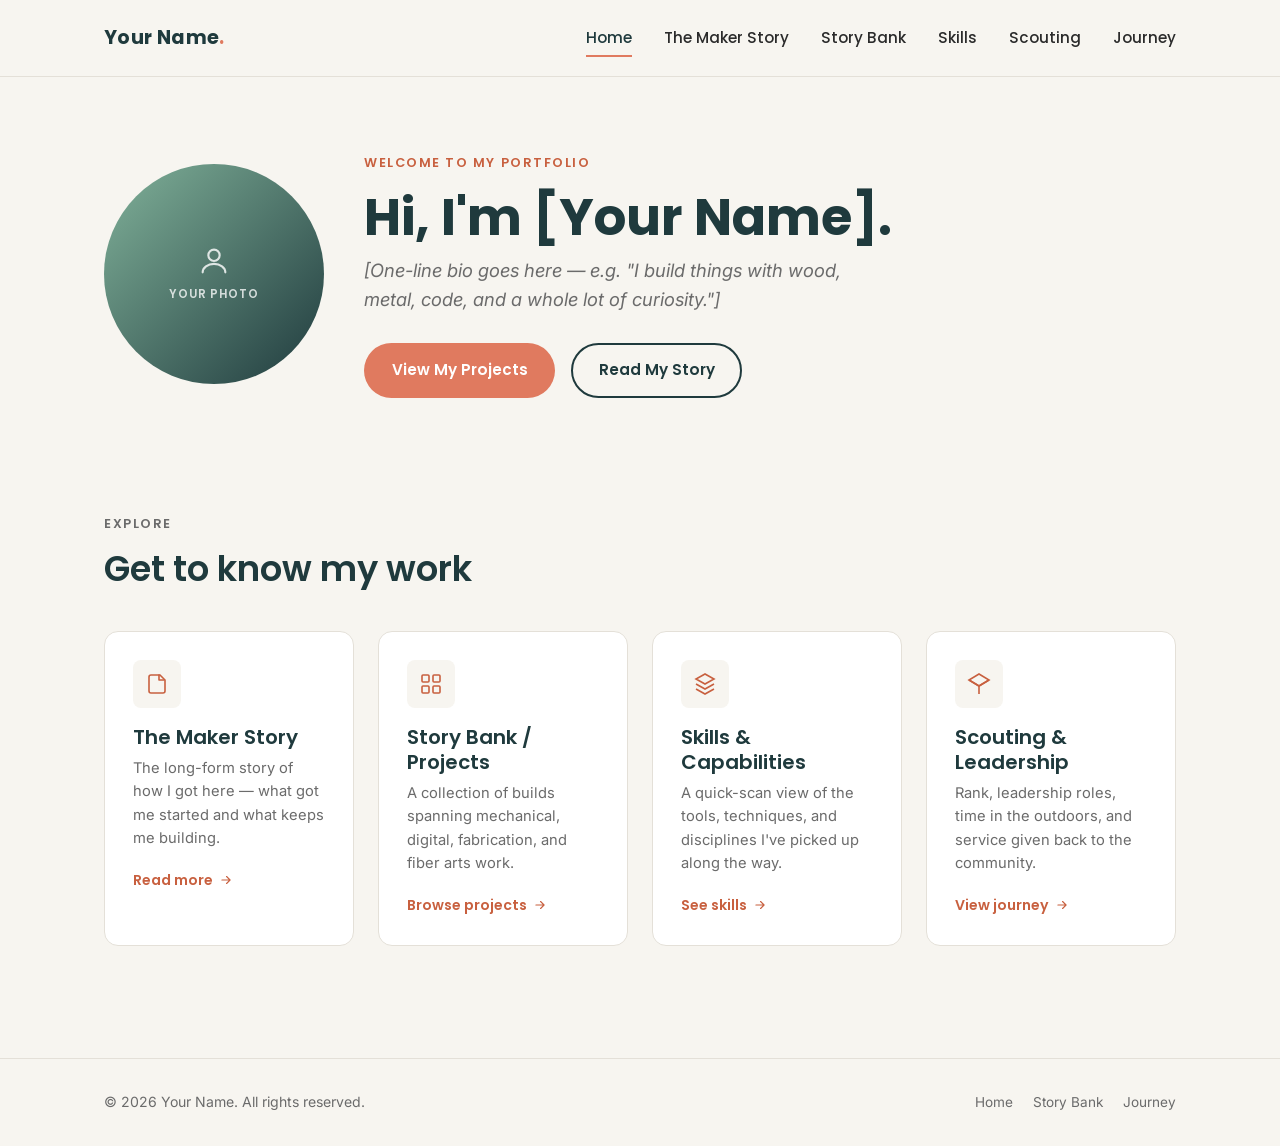
==== index.html @ df823a94 "Initial commit: personal portfolio site" ====
<!DOCTYPE html>
<html lang="en">
<head>
  <meta charset="UTF-8" />
  <meta name="viewport" content="width=device-width, initial-scale=1.0" />
  <title>Your Name — Portfolio</title>
  <meta name="description" content="Personal portfolio — maker, builder, scout." />
  <link rel="icon" href="data:image/svg+xml,%3Csvg xmlns='http://www.w3.org/2000/svg' viewBox='0 0 100 100'%3E%3Crect width='100' height='100' rx='20' fill='%231f3a3d'/%3E%3Ctext x='50' y='68' font-size='55' text-anchor='middle' fill='%23e07a5f' font-family='sans-serif' font-weight='700'%3EY%3C/text%3E%3C/svg%3E" />
  <link rel="preconnect" href="https://fonts.googleapis.com" />
  <link rel="preconnect" href="https://fonts.gstatic.com" crossorigin />
  <link href="https://fonts.googleapis.com/css2?family=Inter:wght@400;500;600&family=Poppins:wght@600;700&display=swap" rel="stylesheet" />
  <link rel="stylesheet" href="css/style.css" />
</head>
<body>

  <header class="site-header">
    <div class="container header-inner">
      <a href="index.html" class="logo">Your Name<span>.</span></a>
      <nav class="main-nav" id="main-nav">
        <ul>
          <li><a href="index.html" class="active">Home</a></li>
          <li><a href="maker-story.html">The Maker Story</a></li>
          <li><a href="projects.html">Story Bank</a></li>
          <li><a href="skills.html">Skills</a></li>
          <li><a href="scouting.html">Scouting</a></li>
          <li><a href="journey.html">Journey</a></li>
        </ul>
      </nav>
      <button class="nav-toggle" id="nav-toggle" aria-label="Toggle navigation" aria-expanded="false">
        <span></span><span></span><span></span>
      </button>
    </div>
  </header>

  <main>
    <section class="hero">
      <div class="container hero-inner">
        <div class="hero-photo">
          <div class="img-placeholder ratio-circle">
            <svg viewBox="0 0 24 24" fill="none" stroke="currentColor" stroke-width="1.5"><path d="M4 20c0-3.3 3.6-6 8-6s8 2.7 8 6" stroke-linecap="round"/><circle cx="12" cy="8" r="4"/></svg>
            <span>Your Photo</span>
          </div>
        </div>
        <div class="hero-content">
          <p class="eyebrow">Welcome to my portfolio</p>
          <h1>Hi, I'm [Your Name].</h1>
          <p class="hero-bio placeholder-text">[One-line bio goes here — e.g. "I build things with wood, metal, code, and a whole lot of curiosity."]</p>
          <div class="hero-actions">
            <a href="projects.html" class="btn btn-primary">View My Projects</a>
            <a href="maker-story.html" class="btn btn-outline">Read My Story</a>
          </div>
        </div>
      </div>
    </section>

    <section class="tiles">
      <div class="container">
        <div class="section-intro">
          <p class="eyebrow">Explore</p>
          <h2>Get to know my work</h2>
        </div>
        <div class="tiles-grid">

          <a href="maker-story.html" class="tile">
            <div class="tile-icon">
              <svg viewBox="0 0 24 24" fill="none" stroke="currentColor" stroke-width="1.6"><path d="M4 19V5a2 2 0 0 1 2-2h9l5 5v11a2 2 0 0 1-2 2H6a2 2 0 0 1-2-2Z"/><path d="M14 3v5h5" stroke-linecap="round" stroke-linejoin="round"/></svg>
            </div>
            <h3>The Maker Story</h3>
            <p>The long-form story of how I got here — what got me started and what keeps me building.</p>
            <span class="tile-link">Read more
              <svg viewBox="0 0 24 24" fill="none" stroke="currentColor" stroke-width="2"><path d="M5 12h14M13 6l6 6-6 6" stroke-linecap="round" stroke-linejoin="round"/></svg>
            </span>
          </a>

          <a href="projects.html" class="tile">
            <div class="tile-icon">
              <svg viewBox="0 0 24 24" fill="none" stroke="currentColor" stroke-width="1.6"><rect x="3" y="3" width="7" height="7" rx="1"/><rect x="14" y="3" width="7" height="7" rx="1"/><rect x="3" y="14" width="7" height="7" rx="1"/><rect x="14" y="14" width="7" height="7" rx="1"/></svg>
            </div>
            <h3>Story Bank / Projects</h3>
            <p>A collection of builds spanning mechanical, digital, fabrication, and fiber arts work.</p>
            <span class="tile-link">Browse projects
              <svg viewBox="0 0 24 24" fill="none" stroke="currentColor" stroke-width="2"><path d="M5 12h14M13 6l6 6-6 6" stroke-linecap="round" stroke-linejoin="round"/></svg>
            </span>
          </a>

          <a href="skills.html" class="tile">
            <div class="tile-icon">
              <svg viewBox="0 0 24 24" fill="none" stroke="currentColor" stroke-width="1.6"><path d="M12 2 3 7l9 5 9-5-9-5Z"/><path d="M3 12l9 5 9-5M3 17l9 5 9-5"/></svg>
            </div>
            <h3>Skills &amp; Capabilities</h3>
            <p>A quick-scan view of the tools, techniques, and disciplines I've picked up along the way.</p>
            <span class="tile-link">See skills
              <svg viewBox="0 0 24 24" fill="none" stroke="currentColor" stroke-width="2"><path d="M5 12h14M13 6l6 6-6 6" stroke-linecap="round" stroke-linejoin="round"/></svg>
            </span>
          </a>

          <a href="scouting.html" class="tile">
            <div class="tile-icon">
              <svg viewBox="0 0 24 24" fill="none" stroke="currentColor" stroke-width="1.6"><path d="M12 2 2 8l10 6 10-6-10-6Z"/><path d="m2 8 10 6 10-6M12 14v8"/></svg>
            </div>
            <h3>Scouting &amp; Leadership</h3>
            <p>Rank, leadership roles, time in the outdoors, and service given back to the community.</p>
            <span class="tile-link">View journey
              <svg viewBox="0 0 24 24" fill="none" stroke="currentColor" stroke-width="2"><path d="M5 12h14M13 6l6 6-6 6" stroke-linecap="round" stroke-linejoin="round"/></svg>
            </span>
          </a>

        </div>
      </div>
    </section>
  </main>

  <footer class="site-footer">
    <div class="container footer-inner">
      <p>&copy; <span id="current-year">2026</span> Your Name. All rights reserved.</p>
      <nav class="footer-nav">
        <a href="index.html">Home</a>
        <a href="projects.html">Story Bank</a>
        <a href="journey.html">Journey</a>
      </nav>
    </div>
  </footer>

  <script src="js/main.js"></script>
</body>
</html>
---- css/style.css ----
/* ==========================================================================
   Portfolio Stylesheet
   Palette: deep pine / terracotta / sage — warm, modern, maker-inspired
   ========================================================================== */

:root {
  /* Colors */
  --color-bg: #f7f5f0;
  --color-surface: #ffffff;
  --color-primary: #1f3a3d;
  --color-primary-light: #2c4a4e;
  --color-accent: #e07a5f;
  --color-accent-dark: #c8603f;
  --color-secondary: #81b29a;
  --color-text: #2b2b2b;
  --color-text-muted: #6b6b6b;
  --color-border: #e4e0d8;

  /* Layout */
  --max-width: 1120px;
  --radius-sm: 8px;
  --radius: 14px;
  --radius-lg: 20px;
  --shadow: 0 4px 16px rgba(31, 58, 61, 0.08);
  --shadow-hover: 0 10px 28px rgba(31, 58, 61, 0.16);
  --transition: 0.2s ease;

  /* Type */
  --font-heading: "Poppins", "Segoe UI", system-ui, sans-serif;
  --font-body: "Inter", "Segoe UI", system-ui, sans-serif;
}

/* -------------------------------------------------------------------------
   Reset
   ------------------------------------------------------------------------- */
*,
*::before,
*::after {
  box-sizing: border-box;
}

html {
  scroll-behavior: smooth;
}

body {
  margin: 0;
  font-family: var(--font-body);
  color: var(--color-text);
  background: var(--color-bg);
  line-height: 1.6;
  -webkit-font-smoothing: antialiased;
}

img {
  max-width: 100%;
  display: block;
}

a {
  color: inherit;
  text-decoration: none;
}

ul {
  list-style: none;
  margin: 0;
  padding: 0;
}

button {
  font-family: inherit;
  cursor: pointer;
}

h1,
h2,
h3,
h4 {
  font-family: var(--font-heading);
  font-weight: 600;
  line-height: 1.25;
  margin: 0 0 0.6em;
  color: var(--color-primary);
}

h1 {
  font-size: clamp(2rem, 4vw + 1rem, 3.2rem);
  font-weight: 700;
}

h2 {
  font-size: clamp(1.5rem, 2vw + 1rem, 2.2rem);
}

h3 {
  font-size: 1.25rem;
}

p {
  margin: 0 0 1em;
}

:focus-visible {
  outline: 3px solid var(--color-secondary);
  outline-offset: 2px;
}

/* -------------------------------------------------------------------------
   Layout helpers
   ------------------------------------------------------------------------- */
.container {
  width: 100%;
  max-width: var(--max-width);
  margin: 0 auto;
  padding: 0 1.5rem;
}

section {
  padding: 4rem 0;
}

.section-intro {
  max-width: 640px;
  margin: 0 0 2.5rem;
}

.section-intro p {
  color: var(--color-text-muted);
}

.eyebrow {
  display: inline-block;
  font-family: var(--font-heading);
  font-size: 0.8rem;
  font-weight: 600;
  letter-spacing: 0.12em;
  text-transform: uppercase;
  color: var(--color-accent-dark);
  margin-bottom: 0.75rem;
}

.placeholder-text {
  color: var(--color-text-muted);
  font-style: italic;
}

.bg-surface {
  background: var(--color-surface);
}

/* -------------------------------------------------------------------------
   Buttons
   ------------------------------------------------------------------------- */
.btn {
  display: inline-flex;
  align-items: center;
  gap: 0.5rem;
  padding: 0.85rem 1.6rem;
  border-radius: 999px;
  font-family: var(--font-heading);
  font-weight: 600;
  font-size: 0.95rem;
  border: 2px solid transparent;
  transition: transform var(--transition), box-shadow var(--transition),
    background var(--transition), color var(--transition);
}

.btn-primary {
  background: var(--color-accent);
  color: #fff;
}

.btn-primary:hover {
  background: var(--color-accent-dark);
  transform: translateY(-2px);
  box-shadow: var(--shadow-hover);
}

.btn-outline {
  background: transparent;
  border-color: var(--color-primary);
  color: var(--color-primary);
}

.btn-outline:hover {
  background: var(--color-primary);
  color: #fff;
  transform: translateY(-2px);
}

/* -------------------------------------------------------------------------
   Header / Navigation
   ------------------------------------------------------------------------- */
.site-header {
  position: sticky;
  top: 0;
  z-index: 100;
  background: rgba(247, 245, 240, 0.92);
  backdrop-filter: blur(8px);
  border-bottom: 1px solid var(--color-border);
}

.header-inner {
  display: flex;
  align-items: center;
  justify-content: space-between;
  height: 76px;
}

.logo {
  font-family: var(--font-heading);
  font-weight: 700;
  font-size: 1.2rem;
  color: var(--color-primary);
  letter-spacing: 0.02em;
}

.logo span {
  color: var(--color-accent);
}

.main-nav ul {
  display: flex;
  gap: 2rem;
}

.main-nav a {
  font-family: var(--font-heading);
  font-weight: 500;
  font-size: 0.95rem;
  color: var(--color-text);
  padding: 0.4rem 0;
  border-bottom: 2px solid transparent;
  transition: color var(--transition), border-color var(--transition);
}

.main-nav a:hover {
  color: var(--color-accent-dark);
}

.main-nav a.active {
  color: var(--color-primary);
  border-color: var(--color-accent);
}

.nav-toggle {
  display: none;
  flex-direction: column;
  justify-content: center;
  gap: 5px;
  width: 40px;
  height: 40px;
  background: transparent;
  border: none;
  padding: 0;
}

.nav-toggle span {
  display: block;
  width: 26px;
  height: 2px;
  background: var(--color-primary);
  border-radius: 2px;
  transition: transform var(--transition), opacity var(--transition);
}

.nav-toggle.is-open span:nth-child(1) {
  transform: translateY(7px) rotate(45deg);
}

.nav-toggle.is-open span:nth-child(2) {
  opacity: 0;
}

.nav-toggle.is-open span:nth-child(3) {
  transform: translateY(-7px) rotate(-45deg);
}

/* -------------------------------------------------------------------------
   Image placeholder
   ------------------------------------------------------------------------- */
.img-placeholder {
  position: relative;
  width: 100%;
  display: flex;
  flex-direction: column;
  align-items: center;
  justify-content: center;
  gap: 0.4rem;
  background: linear-gradient(135deg, var(--color-secondary), var(--color-primary));
  border-radius: var(--radius);
  color: rgba(255, 255, 255, 0.9);
  overflow: hidden;
}

.img-placeholder svg {
  width: 34px;
  height: 34px;
  opacity: 0.9;
}

.img-placeholder span {
  font-family: var(--font-heading);
  font-size: 0.72rem;
  font-weight: 600;
  letter-spacing: 0.08em;
  text-transform: uppercase;
  opacity: 0.85;
}

.img-placeholder.ratio-card {
  aspect-ratio: 4 / 3;
}

.img-placeholder.ratio-circle {
  aspect-ratio: 1 / 1;
  border-radius: 50%;
}

.img-placeholder.ratio-wide {
  aspect-ratio: 16 / 9;
}

/* -------------------------------------------------------------------------
   Hero (Home page)
   ------------------------------------------------------------------------- */
.hero {
  padding: 4.5rem 0 3rem;
}

.hero-inner {
  display: grid;
  grid-template-columns: 220px 1fr;
  gap: 2.5rem;
  align-items: center;
}

.hero-photo {
  width: 220px;
}

.hero-content h1 {
  margin-bottom: 0.4rem;
}

.hero-bio {
  font-size: 1.15rem;
  color: var(--color-text-muted);
  max-width: 480px;
  margin-bottom: 1.75rem;
}

.hero-actions {
  display: flex;
  gap: 1rem;
  flex-wrap: wrap;
}

/* -------------------------------------------------------------------------
   Tiles grid (Home page preview tiles)
   ------------------------------------------------------------------------- */
.tiles-grid {
  display: grid;
  grid-template-columns: repeat(auto-fit, minmax(230px, 1fr));
  gap: 1.5rem;
}

.tile {
  background: var(--color-surface);
  border: 1px solid var(--color-border);
  border-radius: var(--radius);
  padding: 1.75rem;
  transition: transform var(--transition), box-shadow var(--transition), border-color var(--transition);
}

.tile:hover {
  transform: translateY(-4px);
  box-shadow: var(--shadow-hover);
  border-color: var(--color-secondary);
}

.tile-icon {
  width: 48px;
  height: 48px;
  border-radius: var(--radius-sm);
  background: var(--color-bg);
  display: flex;
  align-items: center;
  justify-content: center;
  margin-bottom: 1.1rem;
  color: var(--color-accent-dark);
}

.tile-icon svg {
  width: 24px;
  height: 24px;
}

.tile h3 {
  margin-bottom: 0.4rem;
}

.tile p {
  color: var(--color-text-muted);
  font-size: 0.92rem;
  margin-bottom: 1rem;
}

.tile-link {
  font-family: var(--font-heading);
  font-weight: 600;
  font-size: 0.88rem;
  color: var(--color-accent-dark);
  display: inline-flex;
  align-items: center;
  gap: 0.35rem;
}

.tile-link svg {
  width: 14px;
  height: 14px;
  transition: transform var(--transition);
}

.tile:hover .tile-link svg {
  transform: translateX(3px);
}

/* -------------------------------------------------------------------------
   Page header (used on all interior pages)
   ------------------------------------------------------------------------- */
.page-header {
  padding: 3.5rem 0 2.5rem;
  border-bottom: 1px solid var(--color-border);
}

.page-header h1 {
  margin-bottom: 0.5rem;
}

.page-header p {
  color: var(--color-text-muted);
  max-width: 620px;
  font-size: 1.05rem;
  margin: 0;
}

/* -------------------------------------------------------------------------
   Maker Story page
   ------------------------------------------------------------------------- */
.story-content {
  max-width: 720px;
  font-size: 1.05rem;
}

.story-content h2 {
  margin-top: 1.8em;
}

.pull-photo {
  margin: 2.5rem 0;
  max-width: 720px;
}

.pull-photo .img-placeholder {
  height: 280px;
}

/* -------------------------------------------------------------------------
   Filter bar (Projects page)
   ------------------------------------------------------------------------- */
.filter-bar {
  display: flex;
  flex-wrap: wrap;
  gap: 0.6rem;
  margin-bottom: 2.5rem;
}

.filter-btn {
  background: var(--color-surface);
  border: 1px solid var(--color-border);
  color: var(--color-text-muted);
  font-family: var(--font-heading);
  font-weight: 500;
  font-size: 0.88rem;
  padding: 0.55rem 1.2rem;
  border-radius: 999px;
  transition: all var(--transition);
}

.filter-btn:hover {
  border-color: var(--color-secondary);
  color: var(--color-primary);
}

.filter-btn.active {
  background: var(--color-primary);
  border-color: var(--color-primary);
  color: #fff;
}

/* -------------------------------------------------------------------------
   Project cards
   ------------------------------------------------------------------------- */
.cards-grid {
  display: grid;
  grid-template-columns: repeat(auto-fill, minmax(280px, 1fr));
  gap: 1.75rem;
}

.project-card {
  background: var(--color-surface);
  border: 1px solid var(--color-border);
  border-radius: var(--radius);
  overflow: hidden;
  transition: transform var(--transition), box-shadow var(--transition);
  display: flex;
  flex-direction: column;
}

.project-card.is-hidden {
  display: none;
}

.project-card:hover {
  transform: translateY(-4px);
  box-shadow: var(--shadow-hover);
}

.project-card .img-placeholder {
  border-radius: 0;
}

.card-body {
  padding: 1.4rem;
  display: flex;
  flex-direction: column;
  flex: 1;
}

.card-category {
  display: inline-block;
  align-self: flex-start;
  font-family: var(--font-heading);
  font-size: 0.7rem;
  font-weight: 600;
  letter-spacing: 0.06em;
  text-transform: uppercase;
  color: var(--color-secondary);
  background: rgba(129, 178, 154, 0.14);
  padding: 0.3rem 0.7rem;
  border-radius: 999px;
  margin-bottom: 0.8rem;
}

.card-body h3 {
  margin-bottom: 0.5rem;
}

.card-body p {
  color: var(--color-text-muted);
  font-size: 0.94rem;
  margin-bottom: 0;
}

/* -------------------------------------------------------------------------
   Skill badges
   ------------------------------------------------------------------------- */
.skills-group {
  margin-bottom: 2.75rem;
}

.skills-group h2 {
  margin-bottom: 1.2rem;
}

.badge-grid {
  display: flex;
  flex-wrap: wrap;
  gap: 0.75rem;
}

.badge {
  display: inline-flex;
  align-items: center;
  gap: 0.5rem;
  background: var(--color-surface);
  border: 1px solid var(--color-border);
  padding: 0.7rem 1.15rem;
  border-radius: var(--radius-sm);
  font-family: var(--font-heading);
  font-weight: 500;
  font-size: 0.92rem;
  color: var(--color-primary);
  transition: transform var(--transition), box-shadow var(--transition), border-color var(--transition);
}

.badge:hover {
  transform: translateY(-2px);
  box-shadow: var(--shadow);
  border-color: var(--color-secondary);
}

.badge-dot {
  width: 8px;
  height: 8px;
  border-radius: 50%;
  background: var(--color-accent);
  flex-shrink: 0;
}

/* -------------------------------------------------------------------------
   Scouting & Leadership page
   ------------------------------------------------------------------------- */
.rank-panel {
  display: flex;
  align-items: center;
  gap: 1.75rem;
  background: var(--color-surface);
  border: 1px solid var(--color-border);
  border-radius: var(--radius);
  padding: 1.75rem;
  margin-bottom: 3rem;
}

.rank-badge {
  width: 90px;
  height: 90px;
  flex-shrink: 0;
}

.rank-panel h2 {
  margin-bottom: 0.3rem;
}

.rank-panel p {
  margin: 0;
  color: var(--color-text-muted);
}

.leadership-grid {
  display: grid;
  grid-template-columns: repeat(auto-fill, minmax(260px, 1fr));
  gap: 1.25rem;
}

.leadership-card {
  background: var(--color-surface);
  border: 1px solid var(--color-border);
  border-left: 4px solid var(--color-accent);
  border-radius: var(--radius-sm);
  padding: 1.25rem 1.4rem;
}

.leadership-card h3 {
  margin-bottom: 0.3rem;
  font-size: 1.05rem;
}

.leadership-card .role-dates {
  display: block;
  font-family: var(--font-heading);
  font-size: 0.78rem;
  font-weight: 600;
  letter-spacing: 0.05em;
  text-transform: uppercase;
  color: var(--color-secondary);
  margin-bottom: 0.5rem;
}

.leadership-card p {
  color: var(--color-text-muted);
  font-size: 0.92rem;
  margin: 0;
}

.stats-grid {
  display: grid;
  grid-template-columns: repeat(auto-fit, minmax(180px, 1fr));
  gap: 1.25rem;
}

.stat-card {
  background: var(--color-primary);
  color: #fff;
  border-radius: var(--radius);
  padding: 1.6rem;
  text-align: center;
}

.stat-number {
  font-family: var(--font-heading);
  font-size: 2.2rem;
  font-weight: 700;
  color: var(--color-secondary);
  display: block;
  margin-bottom: 0.3rem;
}

.stat-label {
  font-size: 0.85rem;
  letter-spacing: 0.03em;
  opacity: 0.85;
}

.service-list li {
  display: flex;
  justify-content: space-between;
  gap: 1rem;
  padding: 0.9rem 0;
  border-bottom: 1px solid var(--color-border);
  color: var(--color-text-muted);
  font-size: 0.95rem;
}

.service-list li:first-child {
  border-top: 1px solid var(--color-border);
}

.service-list strong {
  color: var(--color-text);
  font-weight: 600;
}

/* -------------------------------------------------------------------------
   Timeline (Preparation Journey page)
   ------------------------------------------------------------------------- */
.timeline {
  position: relative;
  max-width: 760px;
  margin: 0 auto;
  padding-left: 2rem;
}

.timeline::before {
  content: "";
  position: absolute;
  left: 7px;
  top: 8px;
  bottom: 8px;
  width: 2px;
  background: var(--color-border);
}

.timeline-entry {
  position: relative;
  padding-bottom: 2.5rem;
}

.timeline-entry:last-child {
  padding-bottom: 0;
}

.timeline-entry::before {
  content: "";
  position: absolute;
  left: -2rem;
  top: 6px;
  width: 16px;
  height: 16px;
  border-radius: 50%;
  background: var(--color-accent);
  border: 3px solid var(--color-bg);
  box-shadow: 0 0 0 2px var(--color-accent);
}

.timeline-date {
  display: inline-block;
  font-family: var(--font-heading);
  font-size: 0.78rem;
  font-weight: 600;
  letter-spacing: 0.06em;
  text-transform: uppercase;
  color: var(--color-accent-dark);
  margin-bottom: 0.4rem;
}

.timeline-entry h3 {
  margin-bottom: 0.4rem;
}

.timeline-entry p {
  color: var(--color-text-muted);
  margin: 0;
}

/* -------------------------------------------------------------------------
   Footer
   ------------------------------------------------------------------------- */
.site-footer {
  border-top: 1px solid var(--color-border);
  padding: 2rem 0;
  margin-top: 3rem;
}

.footer-inner {
  display: flex;
  justify-content: space-between;
  align-items: center;
  flex-wrap: wrap;
  gap: 1rem;
}

.footer-inner p {
  margin: 0;
  font-size: 0.88rem;
  color: var(--color-text-muted);
}

.footer-nav {
  display: flex;
  gap: 1.25rem;
}

.footer-nav a {
  font-size: 0.85rem;
  color: var(--color-text-muted);
  transition: color var(--transition);
}

.footer-nav a:hover {
  color: var(--color-accent-dark);
}

/* -------------------------------------------------------------------------
   Responsive
   ------------------------------------------------------------------------- */
@media (max-width: 860px) {
  .hero-inner {
    grid-template-columns: 1fr;
    text-align: center;
  }

  .hero-photo {
    width: 160px;
    margin: 0 auto;
  }

  .hero-bio {
    margin-left: auto;
    margin-right: auto;
  }

  .hero-actions {
    justify-content: center;
  }

  .rank-panel {
    flex-direction: column;
    text-align: center;
  }
}

@media (max-width: 768px) {
  .nav-toggle {
    display: flex;
  }

  .main-nav {
    position: absolute;
    top: 76px;
    left: 0;
    right: 0;
    background: var(--color-surface);
    border-bottom: 1px solid var(--color-border);
    max-height: 0;
    overflow: hidden;
    transition: max-height var(--transition);
  }

  .main-nav.is-open {
    max-height: 400px;
  }

  .main-nav ul {
    flex-direction: column;
    gap: 0;
    padding: 0.5rem 1.5rem 1.5rem;
  }

  .main-nav a {
    display: block;
    padding: 0.85rem 0;
    border-bottom: 1px solid var(--color-border);
  }

  section {
    padding: 2.75rem 0;
  }
}

@media (max-width: 480px) {
  .container {
    padding: 0 1.1rem;
  }

  .stat-number {
    font-size: 1.8rem;
  }
}
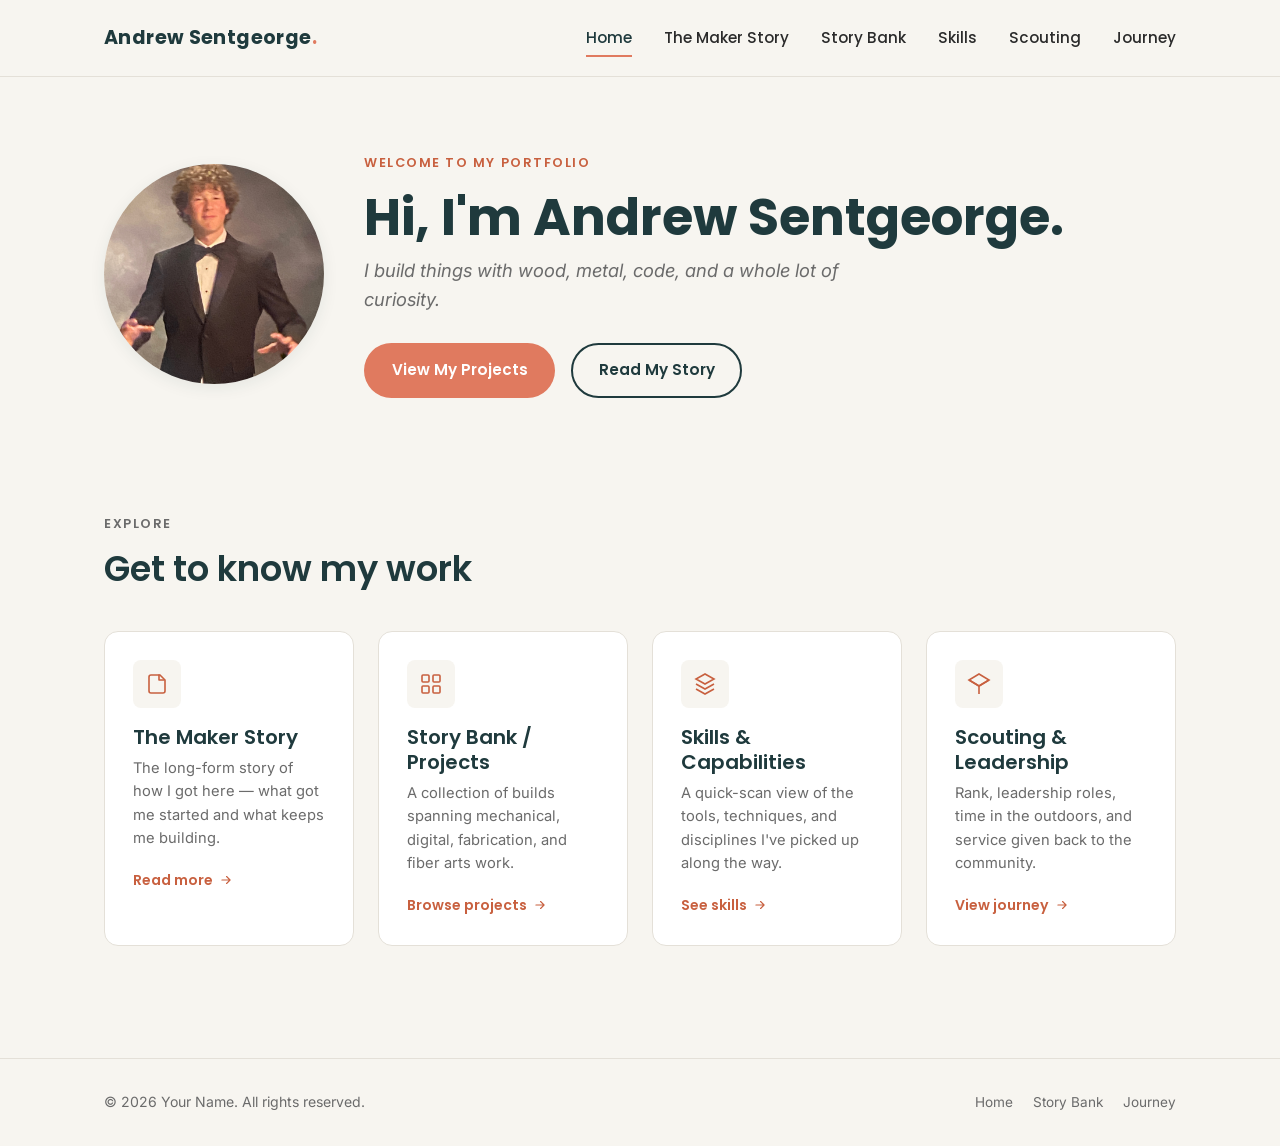
==== commit bdbccf9b: "Add real name, bio, and profile photo" ====
--- a/index.html
+++ b/index.html
@@ -3,7 +3,7 @@
 <head>
   <meta charset="UTF-8" />
   <meta name="viewport" content="width=device-width, initial-scale=1.0" />
-  <title>Your Name — Portfolio</title>
+  <title>Andrew Sentgeorge — Portfolio</title>
   <meta name="description" content="Personal portfolio — maker, builder, scout." />
   <link rel="icon" href="data:image/svg+xml,%3Csvg xmlns='http://www.w3.org/2000/svg' viewBox='0 0 100 100'%3E%3Crect width='100' height='100' rx='20' fill='%231f3a3d'/%3E%3Ctext x='50' y='68' font-size='55' text-anchor='middle' fill='%23e07a5f' font-family='sans-serif' font-weight='700'%3EY%3C/text%3E%3C/svg%3E" />
   <link rel="preconnect" href="https://fonts.googleapis.com" />
@@ -15,7 +15,7 @@
 
   <header class="site-header">
     <div class="container header-inner">
-      <a href="index.html" class="logo">Your Name<span>.</span></a>
+      <a href="index.html" class="logo">Andrew Sentgeorge<span>.</span></a>
       <nav class="main-nav" id="main-nav">
         <ul>
           <li><a href="index.html" class="active">Home</a></li>
@@ -36,15 +36,12 @@
     <section class="hero">
       <div class="container hero-inner">
         <div class="hero-photo">
-          <div class="img-placeholder ratio-circle">
-            <svg viewBox="0 0 24 24" fill="none" stroke="currentColor" stroke-width="1.5"><path d="M4 20c0-3.3 3.6-6 8-6s8 2.7 8 6" stroke-linecap="round"/><circle cx="12" cy="8" r="4"/></svg>
-            <span>Your Photo</span>
-          </div>
+          <img src="assets/images/IMG_9413.jpeg" alt="Andrew Sentgeorge" class="profile-photo">
         </div>
         <div class="hero-content">
           <p class="eyebrow">Welcome to my portfolio</p>
-          <h1>Hi, I'm [Your Name].</h1>
-          <p class="hero-bio placeholder-text">[One-line bio goes here — e.g. "I build things with wood, metal, code, and a whole lot of curiosity."]</p>
+          <h1>Hi, I'm Andrew Sentgeorge.</h1>
+          <p class="hero-bio placeholder-text">I build things with wood, metal, code, and a whole lot of curiosity.</p>
           <div class="hero-actions">
             <a href="projects.html" class="btn btn-primary">View My Projects</a>
             <a href="maker-story.html" class="btn btn-outline">Read My Story</a>
--- a/css/style.css
+++ b/css/style.css
@@ -340,6 +340,15 @@
   width: 220px;
 }
 
+.profile-photo {
+  width: 100%;
+  height: 100%;
+  aspect-ratio: 1 / 1;
+  border-radius: 50%;
+  object-fit: cover;
+  box-shadow: var(--shadow);
+}
+
 .hero-content h1 {
   margin-bottom: 0.4rem;
 }
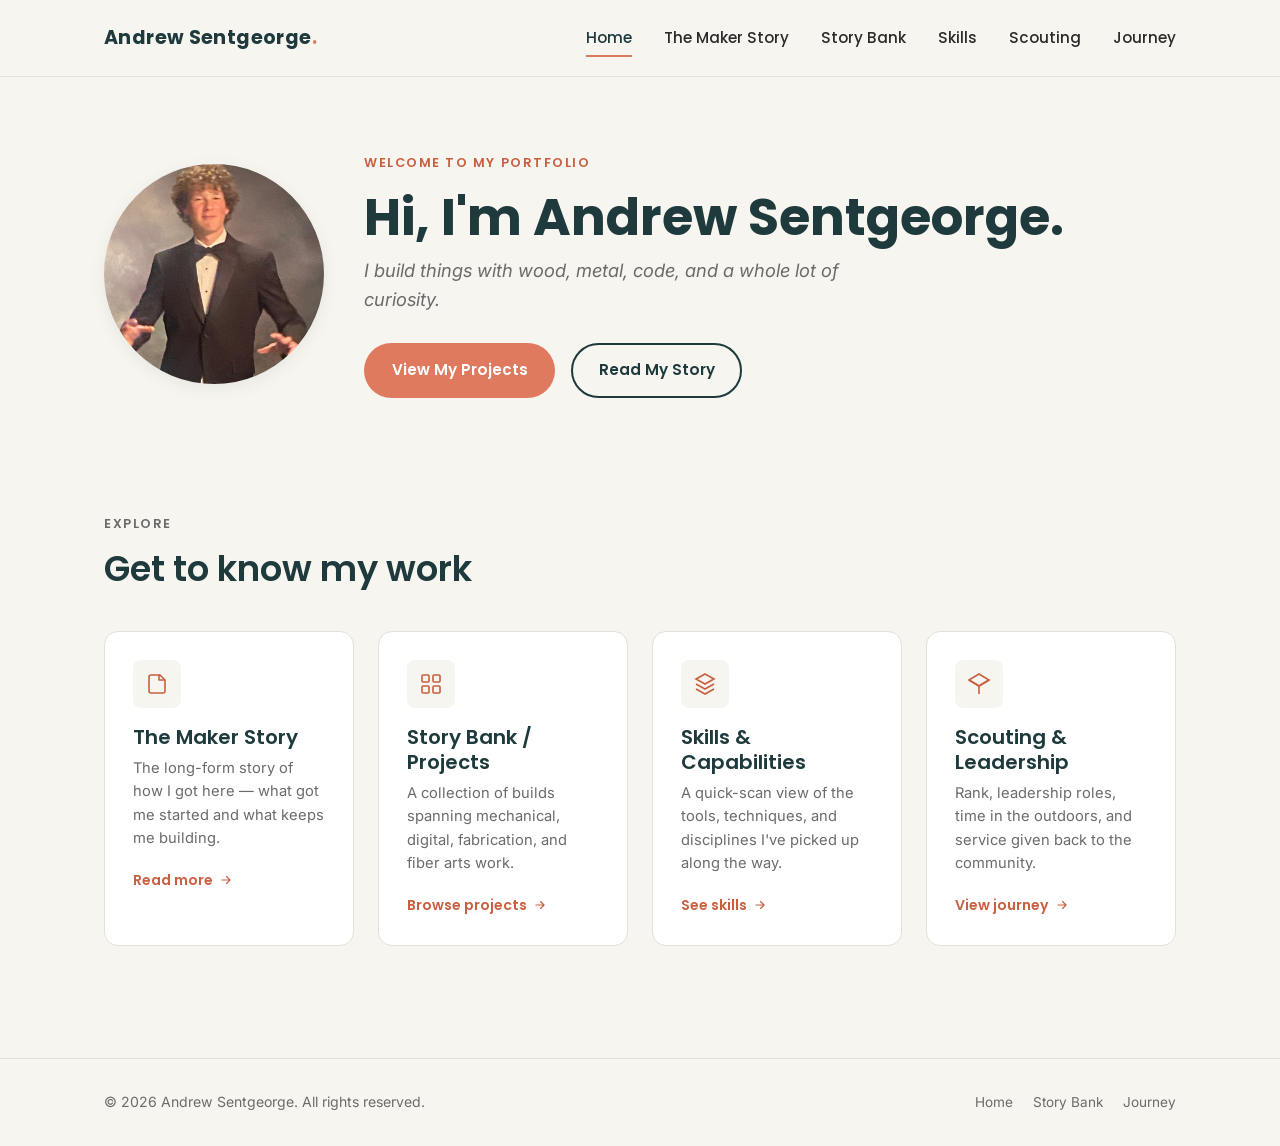
==== commit 3c0c30d1: "Replace "Your Name" placeholder with Andrew Sentgeorge Updates page titles, header logos, and footer" ====
--- a/index.html
+++ b/index.html
@@ -109,7 +109,7 @@
 
   <footer class="site-footer">
     <div class="container footer-inner">
-      <p>&copy; <span id="current-year">2026</span> Your Name. All rights reserved.</p>
+      <p>&copy; <span id="current-year">2026</span> Andrew Sentgeorge. All rights reserved.</p>
       <nav class="footer-nav">
         <a href="index.html">Home</a>
         <a href="projects.html">Story Bank</a>
